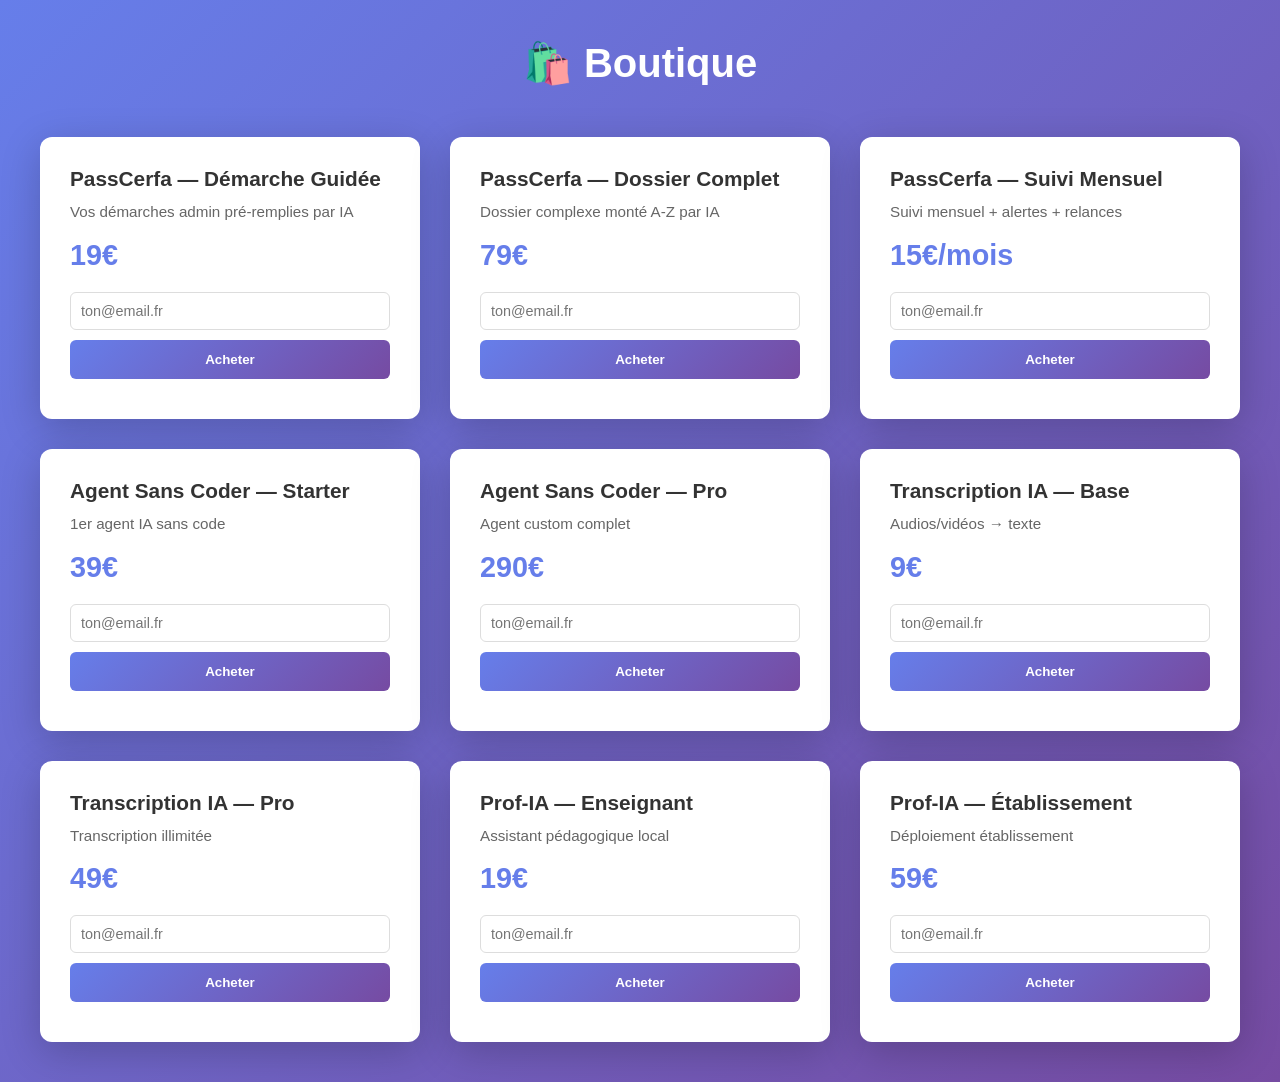
==== checkout/index.html @ 3f5fe798 "init: initialisation site micro prof-ia" ====
<!DOCTYPE html>
<html lang="fr">
<head>
    <meta charset="UTF-8">
    <meta name="viewport" content="width=device-width, initial-scale=1.0">
    <title>Boutique - prof-ia</title>
    <style>
        * { margin: 0; padding: 0; box-sizing: border-box; }
        body { font-family: -apple-system, BlinkMacSystemFont, "Segoe UI", Roboto, sans-serif; background: linear-gradient(135deg, #667eea 0%, #764ba2 100%); min-height: 100vh; padding: 40px 20px; }
        .container { max-width: 1200px; margin: 0 auto; }
        h1 { color: white; text-align: center; margin-bottom: 50px; font-size: 2.5em; }
        .products-grid { display: grid; grid-template-columns: repeat(auto-fit, minmax(300px, 1fr)); gap: 30px; }
        .product-card { background: white; border-radius: 12px; padding: 30px; box-shadow: 0 10px 40px rgba(0,0,0,0.2); transition: transform 0.3s; }
        .product-card:hover { transform: translateY(-5px); box-shadow: 0 15px 50px rgba(0,0,0,0.3); }
        .product-name { font-size: 1.3em; font-weight: bold; color: #333; margin-bottom: 10px; }
        .product-description { color: #666; font-size: 0.95em; margin-bottom: 15px; line-height: 1.5; }
        .product-price { font-size: 1.8em; color: #667eea; font-weight: bold; margin-bottom: 20px; }
        .product-email { width: 100%; padding: 10px; border: 1px solid #ddd; border-radius: 6px; margin-bottom: 10px; font-size: 0.9em; }
        .buy-btn { width: 100%; padding: 12px; background: linear-gradient(135deg, #667eea 0%, #764ba2 100%); color: white; border: none; border-radius: 6px; font-weight: bold; cursor: pointer; }
        .buy-btn:hover { opacity: 0.9; }
        .status-message { text-align: center; color: #666; font-size: 0.85em; margin-top: 10px; }
    </style>
</head>
<body>
    <div class="container">
        <h1>🛍️ Boutique</h1>
        <div class="products-grid" id="products"></div>
    </div>
    <script>
        const PRODUCTS = [{"name": "PassCerfa — Démarche Guidée", "price": "19€", "description": "Vos démarches admin pré-remplies par IA", "url": "https://franckdelmas00.systeme.io/checkout/passcerfa-guidee"}, {"name": "PassCerfa — Dossier Complet", "price": "79€", "description": "Dossier complexe monté A-Z par IA", "url": "https://franckdelmas00.systeme.io/checkout/passcerfa-complet"}, {"name": "PassCerfa — Suivi Mensuel", "price": "15€/mois", "description": "Suivi mensuel + alertes + relances", "url": "https://franckdelmas00.systeme.io/checkout/passcerfa-suivi"}, {"name": "Agent Sans Coder — Starter", "price": "39€", "description": "1er agent IA sans code", "url": "https://franckdelmas00.systeme.io/checkout/agent-starter"}, {"name": "Agent Sans Coder — Pro", "price": "290€", "description": "Agent custom complet", "url": "https://franckdelmas00.systeme.io/checkout/agent-pro"}, {"name": "Transcription IA — Base", "price": "9€", "description": "Audios/vidéos → texte", "url": "https://franckdelmas00.systeme.io/checkout/transcription-base"}, {"name": "Transcription IA — Pro", "price": "49€", "description": "Transcription illimitée", "url": "https://franckdelmas00.systeme.io/checkout/transcription-pro"}, {"name": "Prof-IA — Enseignant", "price": "19€", "description": "Assistant pédagogique local", "url": "https://franckdelmas00.systeme.io/checkout/profia-enseignant"}, {"name": "Prof-IA — Établissement", "price": "59€", "description": "Déploiement établissement", "url": "https://franckdelmas00.systeme.io/checkout/profia-etablissement"}];
        function initProducts() {
            const container = document.getElementById('products');
            PRODUCTS.forEach((product, idx) => {
                const card = document.createElement('div');
                card.className = 'product-card';
                card.innerHTML = `
                    <div class="product-name">${product.name}</div>
                    <div class="product-description">${product.description}</div>
                    <div class="product-price">${product.price}</div>
                    <input type="email" class="product-email" placeholder="ton@email.fr" data-idx="${idx}">
                    <button class="buy-btn" onclick="handleBuy(${idx})">Acheter</button>
                    <div class="status-message" id="status-${idx}"></div>
                `;
                container.appendChild(card);
            });
        }
        function handleBuy(idx) {
            const emailInput = document.querySelector(`input[data-idx="${idx}"]`);
            const email = emailInput.value.trim();
            const product = PRODUCTS[idx];
            if (!email || !email.includes('@')) {
                alert('Email invalide');
                return;
            }
            window.location.href = product.url;
        }
        initProducts();
    </script>
</body>
</html>
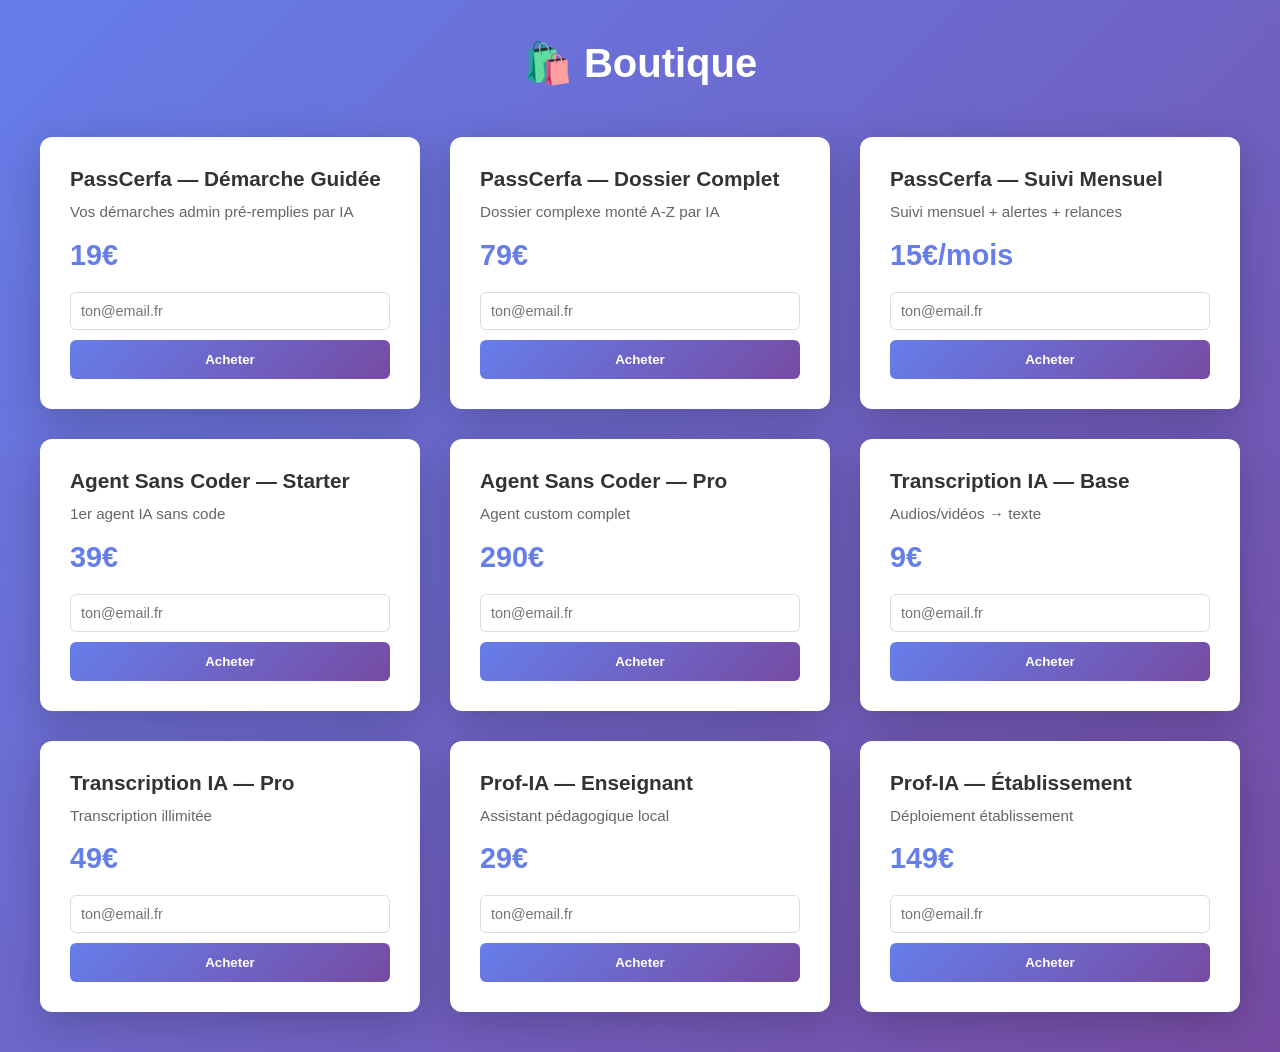
==== commit e21225b1: "feat: déploiement boutique Systeme.io" ====
--- a/checkout/index.html
+++ b/checkout/index.html
@@ -18,7 +18,6 @@
         .product-email { width: 100%; padding: 10px; border: 1px solid #ddd; border-radius: 6px; margin-bottom: 10px; font-size: 0.9em; }
         .buy-btn { width: 100%; padding: 12px; background: linear-gradient(135deg, #667eea 0%, #764ba2 100%); color: white; border: none; border-radius: 6px; font-weight: bold; cursor: pointer; }
         .buy-btn:hover { opacity: 0.9; }
-        .status-message { text-align: center; color: #666; font-size: 0.85em; margin-top: 10px; }
     </style>
 </head>
 <body>
@@ -27,7 +26,7 @@
         <div class="products-grid" id="products"></div>
     </div>
     <script>
-        const PRODUCTS = [{"name": "PassCerfa — Démarche Guidée", "price": "19€", "description": "Vos démarches admin pré-remplies par IA", "url": "https://franckdelmas00.systeme.io/checkout/passcerfa-guidee"}, {"name": "PassCerfa — Dossier Complet", "price": "79€", "description": "Dossier complexe monté A-Z par IA", "url": "https://franckdelmas00.systeme.io/checkout/passcerfa-complet"}, {"name": "PassCerfa — Suivi Mensuel", "price": "15€/mois", "description": "Suivi mensuel + alertes + relances", "url": "https://franckdelmas00.systeme.io/checkout/passcerfa-suivi"}, {"name": "Agent Sans Coder — Starter", "price": "39€", "description": "1er agent IA sans code", "url": "https://franckdelmas00.systeme.io/checkout/agent-starter"}, {"name": "Agent Sans Coder — Pro", "price": "290€", "description": "Agent custom complet", "url": "https://franckdelmas00.systeme.io/checkout/agent-pro"}, {"name": "Transcription IA — Base", "price": "9€", "description": "Audios/vidéos → texte", "url": "https://franckdelmas00.systeme.io/checkout/transcription-base"}, {"name": "Transcription IA — Pro", "price": "49€", "description": "Transcription illimitée", "url": "https://franckdelmas00.systeme.io/checkout/transcription-pro"}, {"name": "Prof-IA — Enseignant", "price": "19€", "description": "Assistant pédagogique local", "url": "https://franckdelmas00.systeme.io/checkout/profia-enseignant"}, {"name": "Prof-IA — Établissement", "price": "59€", "description": "Déploiement établissement", "url": "https://franckdelmas00.systeme.io/checkout/profia-etablissement"}];
+        const PRODUCTS = [{"name": "PassCerfa — Démarche Guidée", "price": "19€", "description": "Vos démarches admin pré-remplies par IA", "url": "https://franckdelmas00.systeme.io/checkout/passcerfa-guidee"}, {"name": "PassCerfa — Dossier Complet", "price": "79€", "description": "Dossier complexe monté A-Z par IA", "url": "https://franckdelmas00.systeme.io/checkout/passcerfa-complet"}, {"name": "PassCerfa — Suivi Mensuel", "price": "15€/mois", "description": "Suivi mensuel + alertes + relances", "url": "https://franckdelmas00.systeme.io/checkout/passcerfa-suivi"}, {"name": "Agent Sans Coder — Starter", "price": "39€", "description": "1er agent IA sans code", "url": "https://franckdelmas00.systeme.io/checkout/agent-starter"}, {"name": "Agent Sans Coder — Pro", "price": "290€", "description": "Agent custom complet", "url": "https://franckdelmas00.systeme.io/checkout/agent-pro"}, {"name": "Transcription IA — Base", "price": "9€", "description": "Audios/vidéos → texte", "url": "https://franckdelmas00.systeme.io/checkout/transcription-base"}, {"name": "Transcription IA — Pro", "price": "49€", "description": "Transcription illimitée", "url": "https://franckdelmas00.systeme.io/checkout/transcription-pro"}, {"name": "Prof-IA — Enseignant", "price": "29€", "description": "Assistant pédagogique local", "url": "https://franckdelmas00.systeme.io/checkout/profia-enseignant"}, {"name": "Prof-IA — Établissement", "price": "149€", "description": "Déploiement établissement", "url": "https://franckdelmas00.systeme.io/checkout/profia-etablissement"}];
         function initProducts() {
             const container = document.getElementById('products');
             PRODUCTS.forEach((product, idx) => {
@@ -39,7 +38,6 @@
                     <div class="product-price">${product.price}</div>
                     <input type="email" class="product-email" placeholder="ton@email.fr" data-idx="${idx}">
                     <button class="buy-btn" onclick="handleBuy(${idx})">Acheter</button>
-                    <div class="status-message" id="status-${idx}"></div>
                 `;
                 container.appendChild(card);
             });
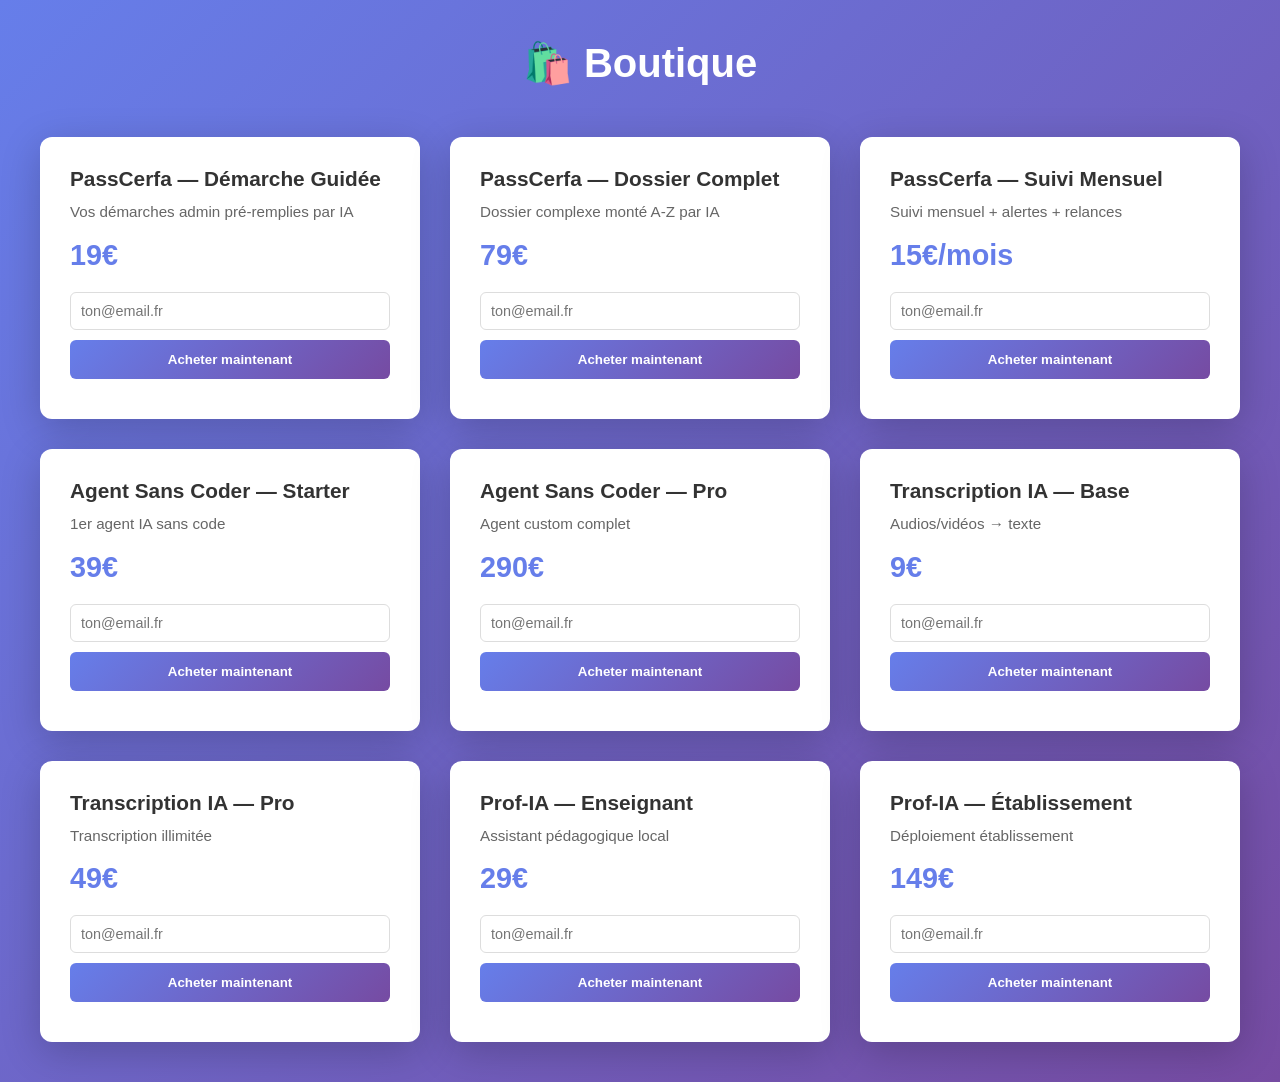
==== commit c3ffbee2: "feat: déploiement boutique Systeme.io (URLs réelles)" ====
--- a/checkout/index.html
+++ b/checkout/index.html
@@ -10,14 +10,16 @@
         .container { max-width: 1200px; margin: 0 auto; }
         h1 { color: white; text-align: center; margin-bottom: 50px; font-size: 2.5em; }
         .products-grid { display: grid; grid-template-columns: repeat(auto-fit, minmax(300px, 1fr)); gap: 30px; }
-        .product-card { background: white; border-radius: 12px; padding: 30px; box-shadow: 0 10px 40px rgba(0,0,0,0.2); transition: transform 0.3s; }
+        .product-card { background: white; border-radius: 12px; padding: 30px; box-shadow: 0 10px 40px rgba(0,0,0,0.2); transition: transform 0.3s, box-shadow 0.3s; }
         .product-card:hover { transform: translateY(-5px); box-shadow: 0 15px 50px rgba(0,0,0,0.3); }
         .product-name { font-size: 1.3em; font-weight: bold; color: #333; margin-bottom: 10px; }
         .product-description { color: #666; font-size: 0.95em; margin-bottom: 15px; line-height: 1.5; }
         .product-price { font-size: 1.8em; color: #667eea; font-weight: bold; margin-bottom: 20px; }
         .product-email { width: 100%; padding: 10px; border: 1px solid #ddd; border-radius: 6px; margin-bottom: 10px; font-size: 0.9em; }
-        .buy-btn { width: 100%; padding: 12px; background: linear-gradient(135deg, #667eea 0%, #764ba2 100%); color: white; border: none; border-radius: 6px; font-weight: bold; cursor: pointer; }
+        .buy-btn { width: 100%; padding: 12px; background: linear-gradient(135deg, #667eea 0%, #764ba2 100%); color: white; border: none; border-radius: 6px; font-weight: bold; cursor: pointer; transition: opacity 0.3s; }
         .buy-btn:hover { opacity: 0.9; }
+        .buy-btn:disabled { opacity: 0.5; cursor: not-allowed; }
+        .status { text-align: center; font-size: 0.85em; margin-top: 10px; color: #666; }
     </style>
 </head>
 <body>
@@ -25,8 +27,10 @@
         <h1>🛍️ Boutique</h1>
         <div class="products-grid" id="products"></div>
     </div>
+
     <script>
-        const PRODUCTS = [{"name": "PassCerfa — Démarche Guidée", "price": "19€", "description": "Vos démarches admin pré-remplies par IA", "url": "https://franckdelmas00.systeme.io/checkout/passcerfa-guidee"}, {"name": "PassCerfa — Dossier Complet", "price": "79€", "description": "Dossier complexe monté A-Z par IA", "url": "https://franckdelmas00.systeme.io/checkout/passcerfa-complet"}, {"name": "PassCerfa — Suivi Mensuel", "price": "15€/mois", "description": "Suivi mensuel + alertes + relances", "url": "https://franckdelmas00.systeme.io/checkout/passcerfa-suivi"}, {"name": "Agent Sans Coder — Starter", "price": "39€", "description": "1er agent IA sans code", "url": "https://franckdelmas00.systeme.io/checkout/agent-starter"}, {"name": "Agent Sans Coder — Pro", "price": "290€", "description": "Agent custom complet", "url": "https://franckdelmas00.systeme.io/checkout/agent-pro"}, {"name": "Transcription IA — Base", "price": "9€", "description": "Audios/vidéos → texte", "url": "https://franckdelmas00.systeme.io/checkout/transcription-base"}, {"name": "Transcription IA — Pro", "price": "49€", "description": "Transcription illimitée", "url": "https://franckdelmas00.systeme.io/checkout/transcription-pro"}, {"name": "Prof-IA — Enseignant", "price": "29€", "description": "Assistant pédagogique local", "url": "https://franckdelmas00.systeme.io/checkout/profia-enseignant"}, {"name": "Prof-IA — Établissement", "price": "149€", "description": "Déploiement établissement", "url": "https://franckdelmas00.systeme.io/checkout/profia-etablissement"}];
+        const PRODUCTS = [{"name": "PassCerfa — Démarche Guidée", "price": "19€", "description": "Vos démarches admin pré-remplies par IA", "product_id": "passcerfa-guidee", "checkout_url": "https://franckdelmas00.systeme.io/checkout/passcerfa-guidee"}, {"name": "PassCerfa — Dossier Complet", "price": "79€", "description": "Dossier complexe monté A-Z par IA", "product_id": "passcerfa-complet", "checkout_url": "https://franckdelmas00.systeme.io/checkout/passcerfa-complet"}, {"name": "PassCerfa — Suivi Mensuel", "price": "15€/mois", "description": "Suivi mensuel + alertes + relances", "product_id": "passcerfa-suivi", "checkout_url": "https://franckdelmas00.systeme.io/checkout/passcerfa-suivi"}, {"name": "Agent Sans Coder — Starter", "price": "39€", "description": "1er agent IA sans code", "product_id": "agent-starter", "checkout_url": "https://franckdelmas00.systeme.io/checkout/agent-starter"}, {"name": "Agent Sans Coder — Pro", "price": "290€", "description": "Agent custom complet", "product_id": "agent-pro", "checkout_url": "https://franckdelmas00.systeme.io/checkout/agent-pro"}, {"name": "Transcription IA — Base", "price": "9€", "description": "Audios/vidéos → texte", "product_id": "transcription-base", "checkout_url": "https://franckdelmas00.systeme.io/checkout/transcription-base"}, {"name": "Transcription IA — Pro", "price": "49€", "description": "Transcription illimitée", "product_id": "transcription-pro", "checkout_url": "https://franckdelmas00.systeme.io/checkout/transcription-pro"}, {"name": "Prof-IA — Enseignant", "price": "29€", "description": "Assistant pédagogique local", "product_id": "profia-enseignant", "checkout_url": "https://franckdelmas00.systeme.io/checkout/profia-enseignant"}, {"name": "Prof-IA — Établissement", "price": "149€", "description": "Déploiement établissement", "product_id": "profia-etablissement", "checkout_url": "https://franckdelmas00.systeme.io/checkout/profia-etablissement"}];
+        
         function initProducts() {
             const container = document.getElementById('products');
             PRODUCTS.forEach((product, idx) => {
@@ -37,21 +41,39 @@
                     <div class="product-description">${product.description}</div>
                     <div class="product-price">${product.price}</div>
                     <input type="email" class="product-email" placeholder="ton@email.fr" data-idx="${idx}">
-                    <button class="buy-btn" onclick="handleBuy(${idx})">Acheter</button>
+                    <button class="buy-btn" onclick="handleBuy(${idx})">Acheter maintenant</button>
+                    <div class="status" id="status-${idx}"></div>
                 `;
                 container.appendChild(card);
             });
         }
+        
         function handleBuy(idx) {
             const emailInput = document.querySelector(`input[data-idx="${idx}"]`);
             const email = emailInput.value.trim();
+            const statusDiv = document.getElementById(`status-${idx}`);
             const product = PRODUCTS[idx];
+            
             if (!email || !email.includes('@')) {
-                alert('Email invalide');
+                statusDiv.textContent = '❌ Email invalide';
                 return;
             }
-            window.location.href = product.url;
+            
+            statusDiv.textContent = '⏳ Redirection...';
+            
+            // Simuler capture email (fallback si endpoint n'existe pas)
+            fetch('/api/capture-email', {
+                method: 'POST',
+                headers: { 'Content-Type': 'application/json' },
+                body: JSON.stringify({ email, product: product.name })
+            }).catch(() => {});
+            
+            // Redirection checkout
+            setTimeout(() => {
+                window.location.href = product.checkout_url;
+            }, 500);
         }
+        
         initProducts();
     </script>
 </body>
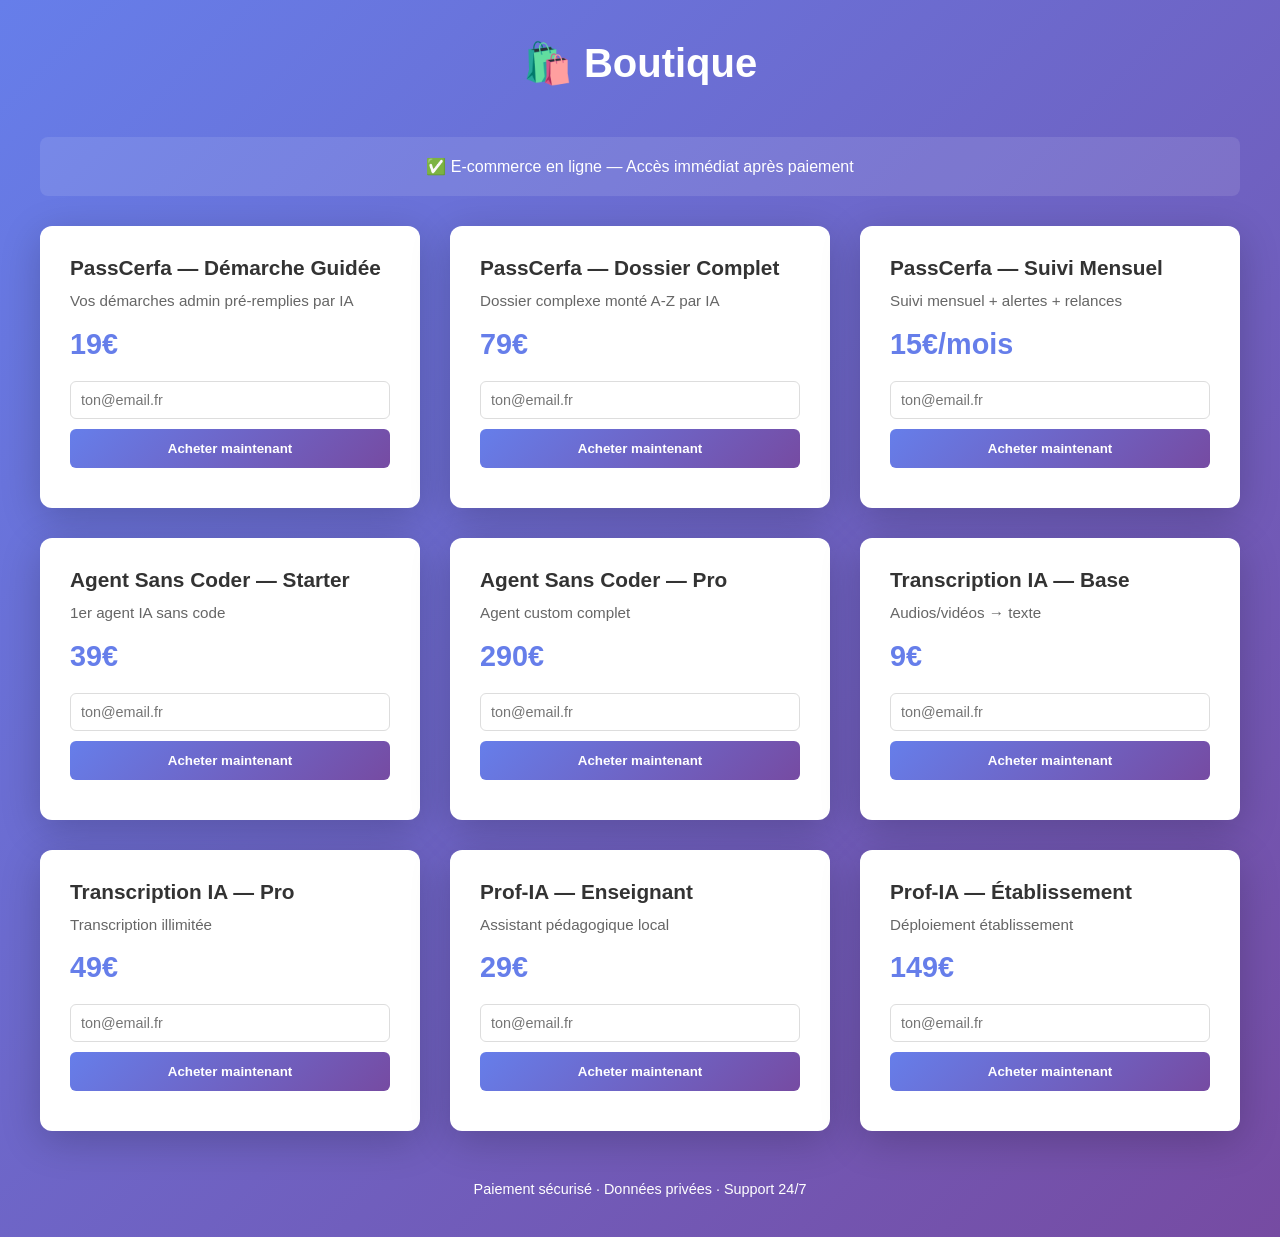
==== commit de5cf67f: "fix: système paiement complet + Systeme.io checkout" ====
--- a/checkout/index.html
+++ b/checkout/index.html
@@ -9,6 +9,7 @@
         body { font-family: -apple-system, BlinkMacSystemFont, "Segoe UI", Roboto, sans-serif; background: linear-gradient(135deg, #667eea 0%, #764ba2 100%); min-height: 100vh; padding: 40px 20px; }
         .container { max-width: 1200px; margin: 0 auto; }
         h1 { color: white; text-align: center; margin-bottom: 50px; font-size: 2.5em; }
+        .banner { background: rgba(255,255,255,0.1); color: white; padding: 20px; border-radius: 8px; margin-bottom: 30px; text-align: center; }
         .products-grid { display: grid; grid-template-columns: repeat(auto-fit, minmax(300px, 1fr)); gap: 30px; }
         .product-card { background: white; border-radius: 12px; padding: 30px; box-shadow: 0 10px 40px rgba(0,0,0,0.2); transition: transform 0.3s, box-shadow 0.3s; }
         .product-card:hover { transform: translateY(-5px); box-shadow: 0 15px 50px rgba(0,0,0,0.3); }
@@ -18,18 +19,28 @@
         .product-email { width: 100%; padding: 10px; border: 1px solid #ddd; border-radius: 6px; margin-bottom: 10px; font-size: 0.9em; }
         .buy-btn { width: 100%; padding: 12px; background: linear-gradient(135deg, #667eea 0%, #764ba2 100%); color: white; border: none; border-radius: 6px; font-weight: bold; cursor: pointer; transition: opacity 0.3s; }
         .buy-btn:hover { opacity: 0.9; }
-        .buy-btn:disabled { opacity: 0.5; cursor: not-allowed; }
-        .status { text-align: center; font-size: 0.85em; margin-top: 10px; color: #666; }
+        .payment-status { text-align: center; font-size: 0.85em; margin-top: 10px; color: #666; }
+        .footer { text-align: center; color: white; margin-top: 50px; font-size: 0.9em; }
+        .admin-link { position: fixed; bottom: 20px; right: 20px; background: rgba(255,255,255,0.2); color: white; padding: 10px 15px; border-radius: 6px; text-decoration: none; font-size: 0.85em; }
     </style>
 </head>
 <body>
     <div class="container">
         <h1>🛍️ Boutique</h1>
+        
+        <div class="banner">
+            <p>✅ E-commerce en ligne — Accès immédiat après paiement</p>
+        </div>
+        
         <div class="products-grid" id="products"></div>
+        
+        <div class="footer">
+            <p>Paiement sécurisé · Données privées · Support 24/7</p>
+        </div>
     </div>
 
     <script>
-        const PRODUCTS = [{"name": "PassCerfa — Démarche Guidée", "price": "19€", "description": "Vos démarches admin pré-remplies par IA", "product_id": "passcerfa-guidee", "checkout_url": "https://franckdelmas00.systeme.io/checkout/passcerfa-guidee"}, {"name": "PassCerfa — Dossier Complet", "price": "79€", "description": "Dossier complexe monté A-Z par IA", "product_id": "passcerfa-complet", "checkout_url": "https://franckdelmas00.systeme.io/checkout/passcerfa-complet"}, {"name": "PassCerfa — Suivi Mensuel", "price": "15€/mois", "description": "Suivi mensuel + alertes + relances", "product_id": "passcerfa-suivi", "checkout_url": "https://franckdelmas00.systeme.io/checkout/passcerfa-suivi"}, {"name": "Agent Sans Coder — Starter", "price": "39€", "description": "1er agent IA sans code", "product_id": "agent-starter", "checkout_url": "https://franckdelmas00.systeme.io/checkout/agent-starter"}, {"name": "Agent Sans Coder — Pro", "price": "290€", "description": "Agent custom complet", "product_id": "agent-pro", "checkout_url": "https://franckdelmas00.systeme.io/checkout/agent-pro"}, {"name": "Transcription IA — Base", "price": "9€", "description": "Audios/vidéos → texte", "product_id": "transcription-base", "checkout_url": "https://franckdelmas00.systeme.io/checkout/transcription-base"}, {"name": "Transcription IA — Pro", "price": "49€", "description": "Transcription illimitée", "product_id": "transcription-pro", "checkout_url": "https://franckdelmas00.systeme.io/checkout/transcription-pro"}, {"name": "Prof-IA — Enseignant", "price": "29€", "description": "Assistant pédagogique local", "product_id": "profia-enseignant", "checkout_url": "https://franckdelmas00.systeme.io/checkout/profia-enseignant"}, {"name": "Prof-IA — Établissement", "price": "149€", "description": "Déploiement établissement", "product_id": "profia-etablissement", "checkout_url": "https://franckdelmas00.systeme.io/checkout/profia-etablissement"}];
+        const PRODUCTS = [{"name": "PassCerfa — Démarche Guidée", "price": "19€", "desc": "Vos démarches admin pré-remplies par IA", "slug": "passcerfa-guidee"}, {"name": "PassCerfa — Dossier Complet", "price": "79€", "desc": "Dossier complexe monté A-Z par IA", "slug": "passcerfa-complet"}, {"name": "PassCerfa — Suivi Mensuel", "price": "15€/mois", "desc": "Suivi mensuel + alertes + relances", "slug": "passcerfa-suivi"}, {"name": "Agent Sans Coder — Starter", "price": "39€", "desc": "1er agent IA sans code", "slug": "agent-starter"}, {"name": "Agent Sans Coder — Pro", "price": "290€", "desc": "Agent custom complet", "slug": "agent-pro"}, {"name": "Transcription IA — Base", "price": "9€", "desc": "Audios/vidéos → texte", "slug": "transcription-base"}, {"name": "Transcription IA — Pro", "price": "49€", "desc": "Transcription illimitée", "slug": "transcription-pro"}, {"name": "Prof-IA — Enseignant", "price": "29€", "desc": "Assistant pédagogique local", "slug": "profia-enseignant"}, {"name": "Prof-IA — Établissement", "price": "149€", "desc": "Déploiement établissement", "slug": "profia-etablissement"}];
         
         function initProducts() {
             const container = document.getElementById('products');
@@ -38,11 +49,11 @@
                 card.className = 'product-card';
                 card.innerHTML = `
                     <div class="product-name">${product.name}</div>
-                    <div class="product-description">${product.description}</div>
+                    <div class="product-description">${product.desc}</div>
                     <div class="product-price">${product.price}</div>
                     <input type="email" class="product-email" placeholder="ton@email.fr" data-idx="${idx}">
                     <button class="buy-btn" onclick="handleBuy(${idx})">Acheter maintenant</button>
-                    <div class="status" id="status-${idx}"></div>
+                    <div class="payment-status" id="status-${idx}"></div>
                 `;
                 container.appendChild(card);
             });
@@ -56,21 +67,22 @@
             
             if (!email || !email.includes('@')) {
                 statusDiv.textContent = '❌ Email invalide';
+                statusDiv.style.color = '#dc3545';
                 return;
             }
             
-            statusDiv.textContent = '⏳ Redirection...';
+            statusDiv.textContent = '⏳ Redirection paiement...';
             
-            // Simuler capture email (fallback si endpoint n'existe pas)
+            // Capturer l'email
             fetch('/api/capture-email', {
                 method: 'POST',
-                headers: { 'Content-Type': 'application/json' },
+                headers: {'Content-Type': 'application/json'},
                 body: JSON.stringify({ email, product: product.name })
             }).catch(() => {});
             
-            // Redirection checkout
+            // Redirection vers Systeme.io checkout
             setTimeout(() => {
-                window.location.href = product.checkout_url;
+                window.location.href = `https://franckdelmas00.systeme.io/checkout/${product.slug}`;
             }, 500);
         }
         
